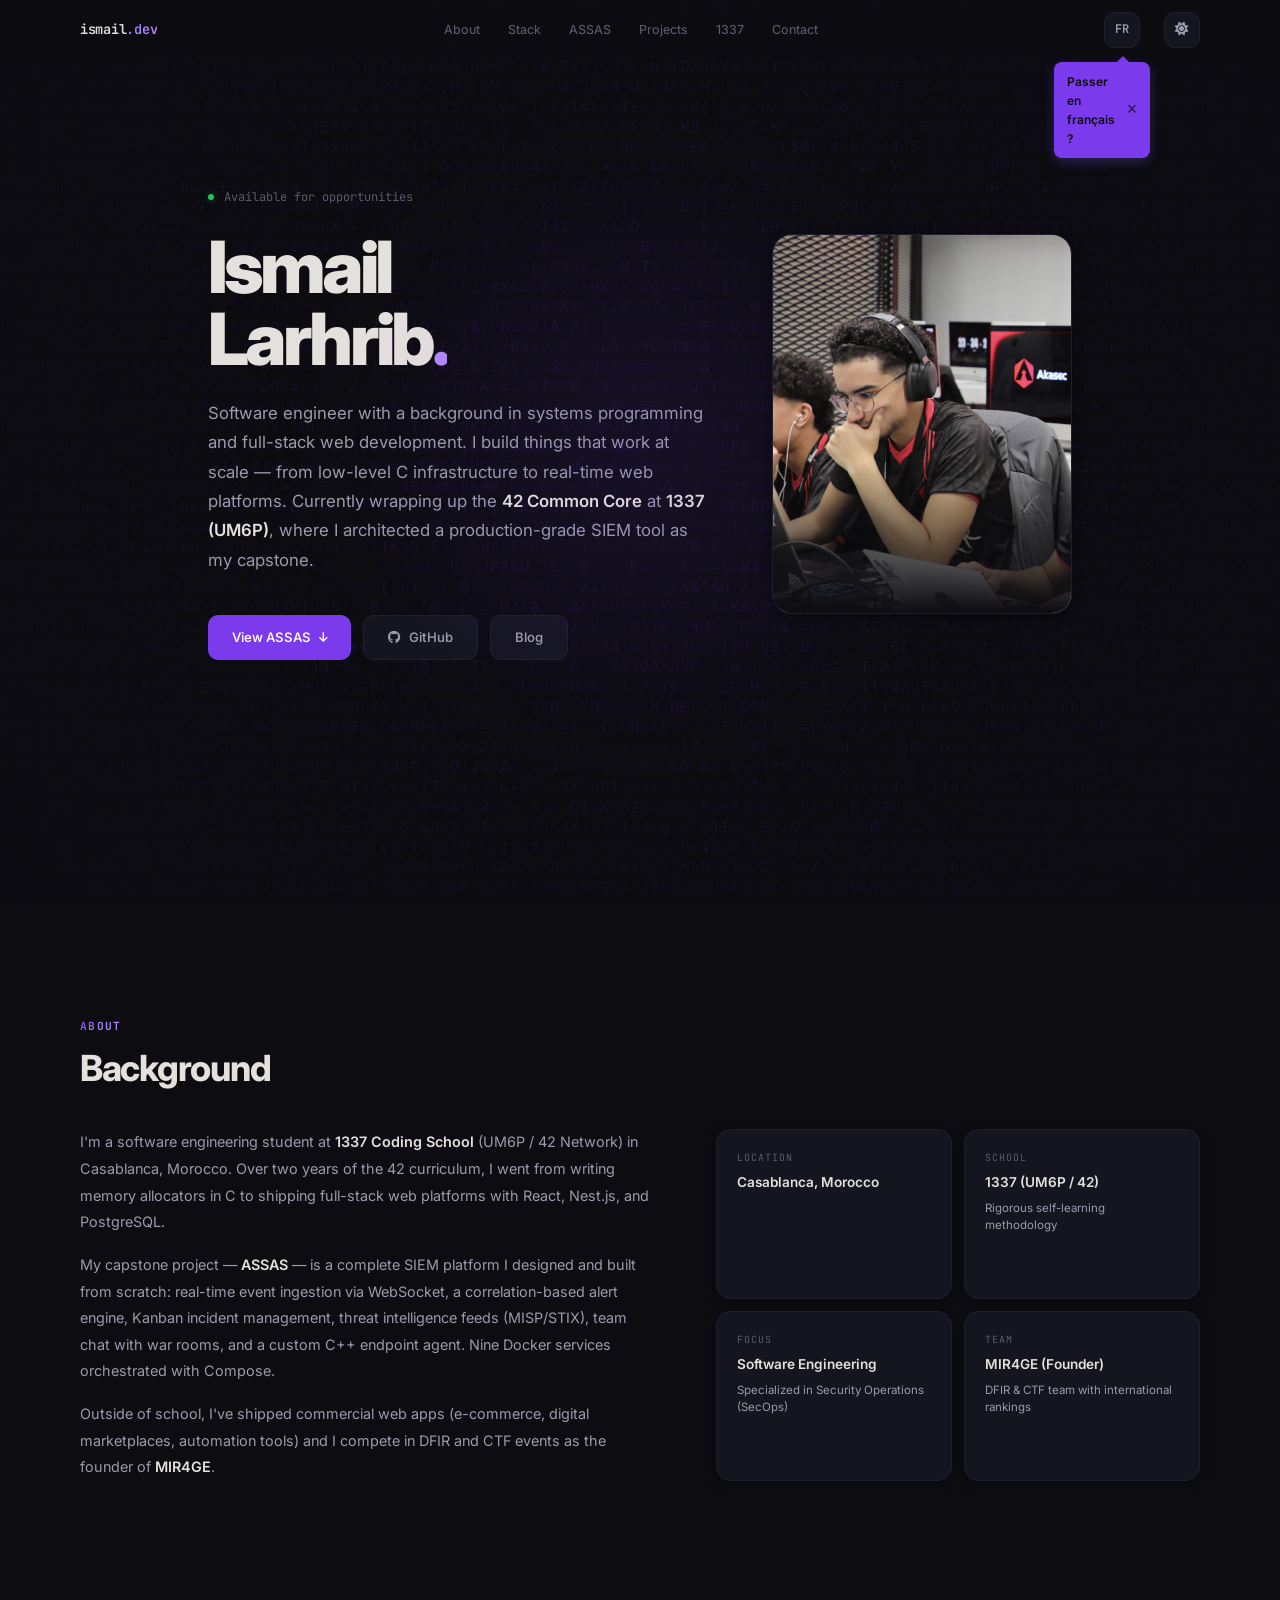
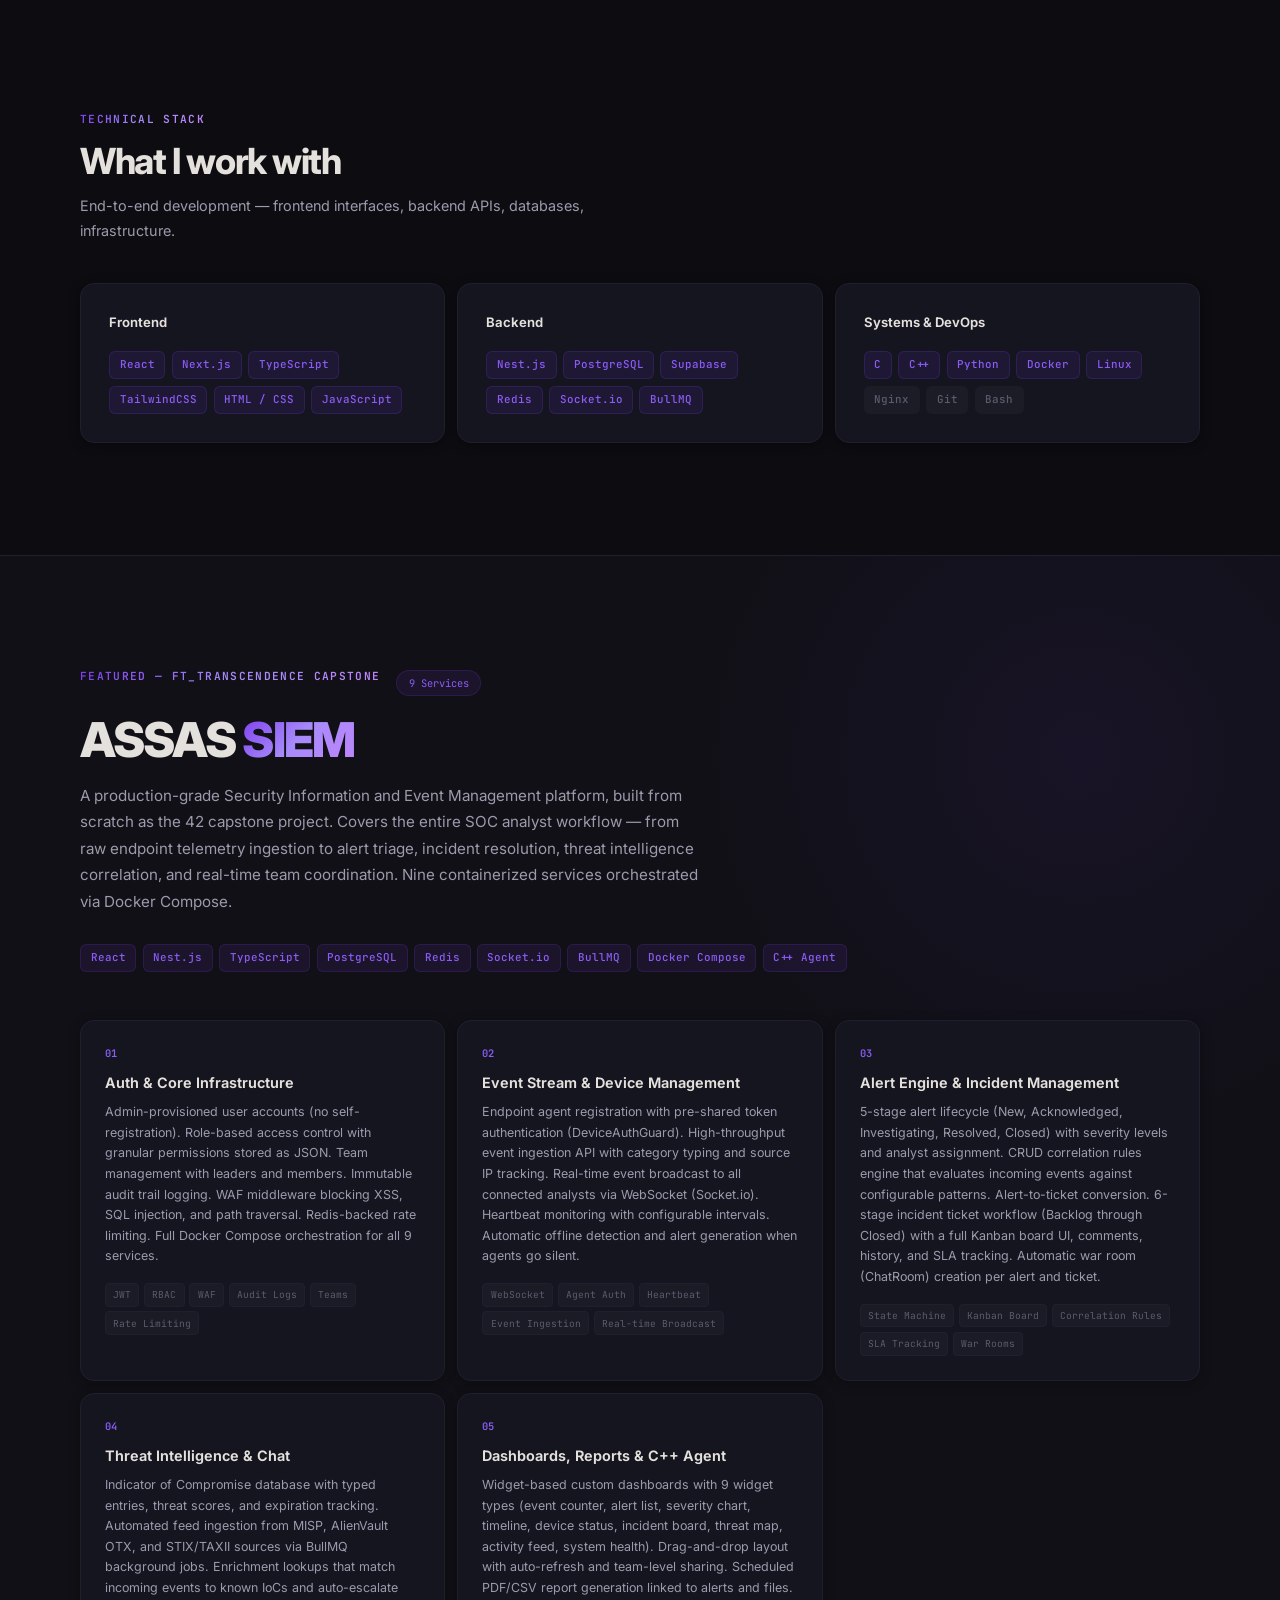
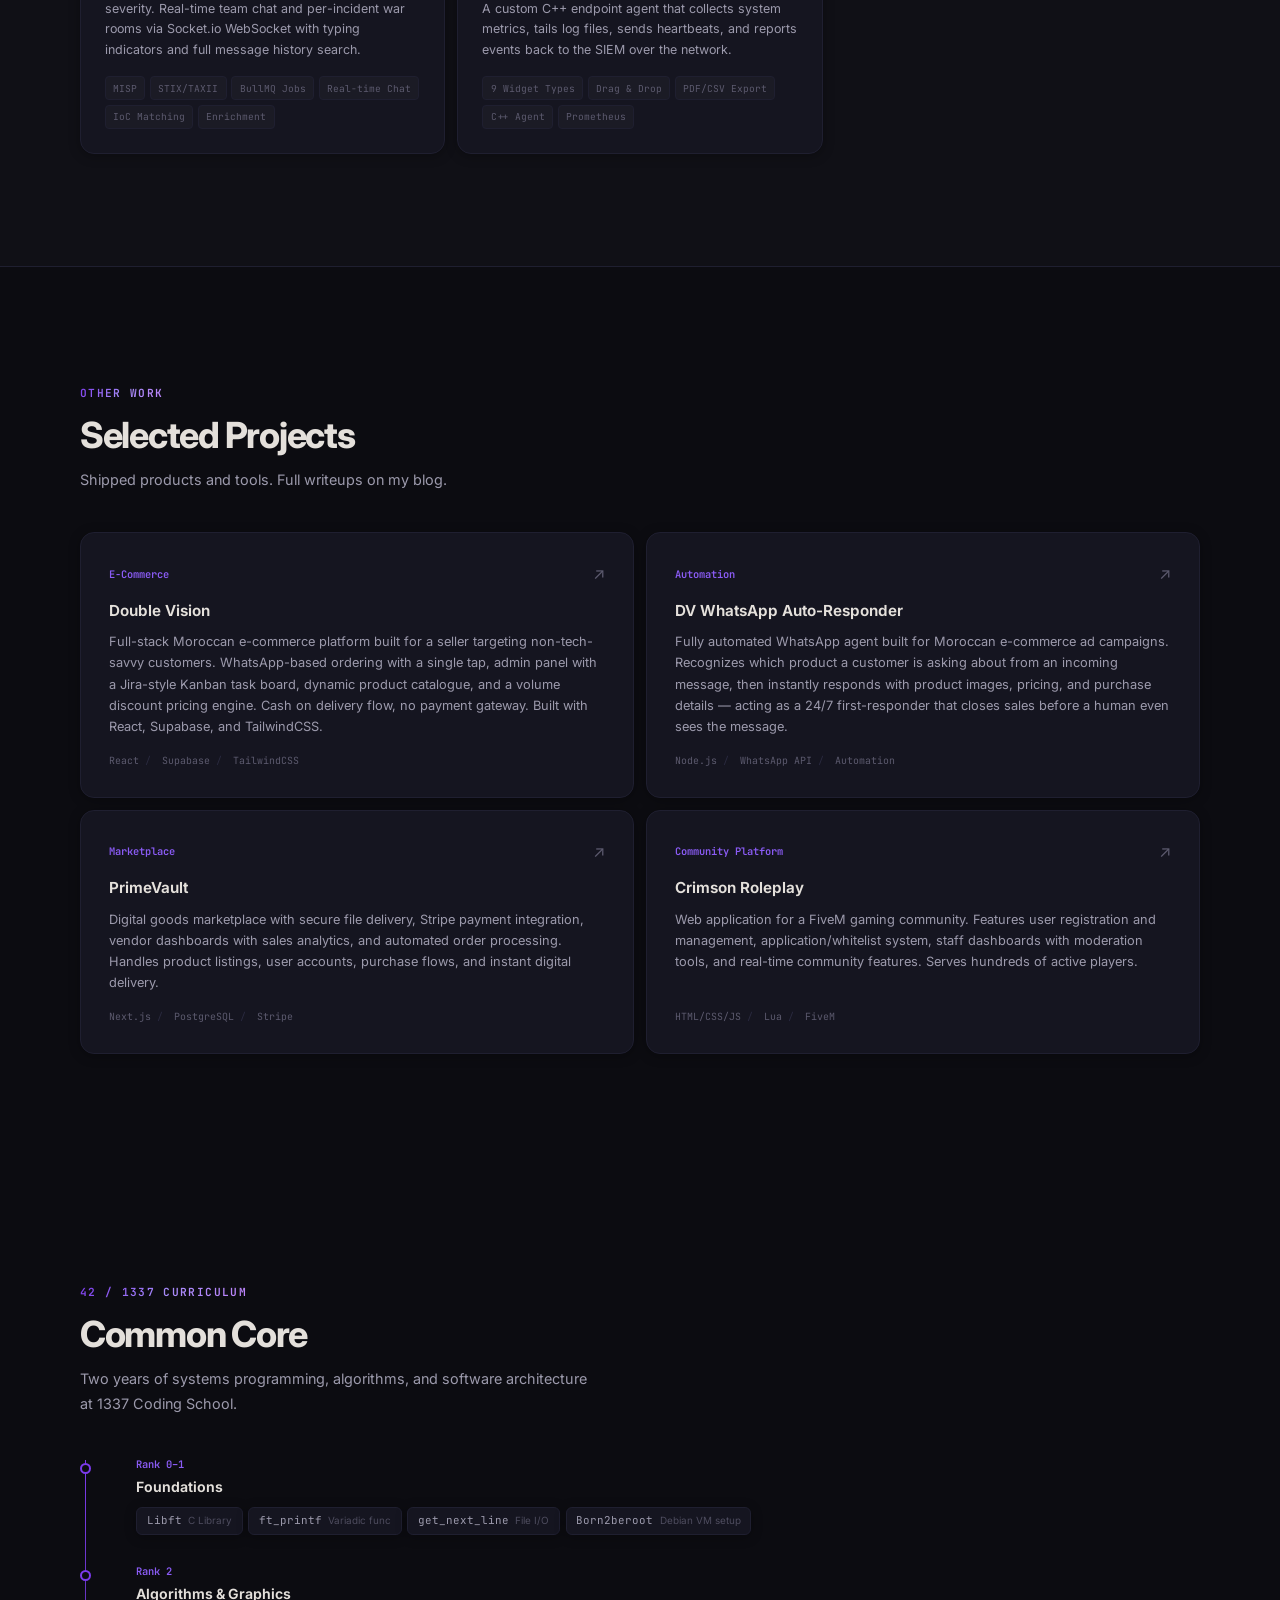
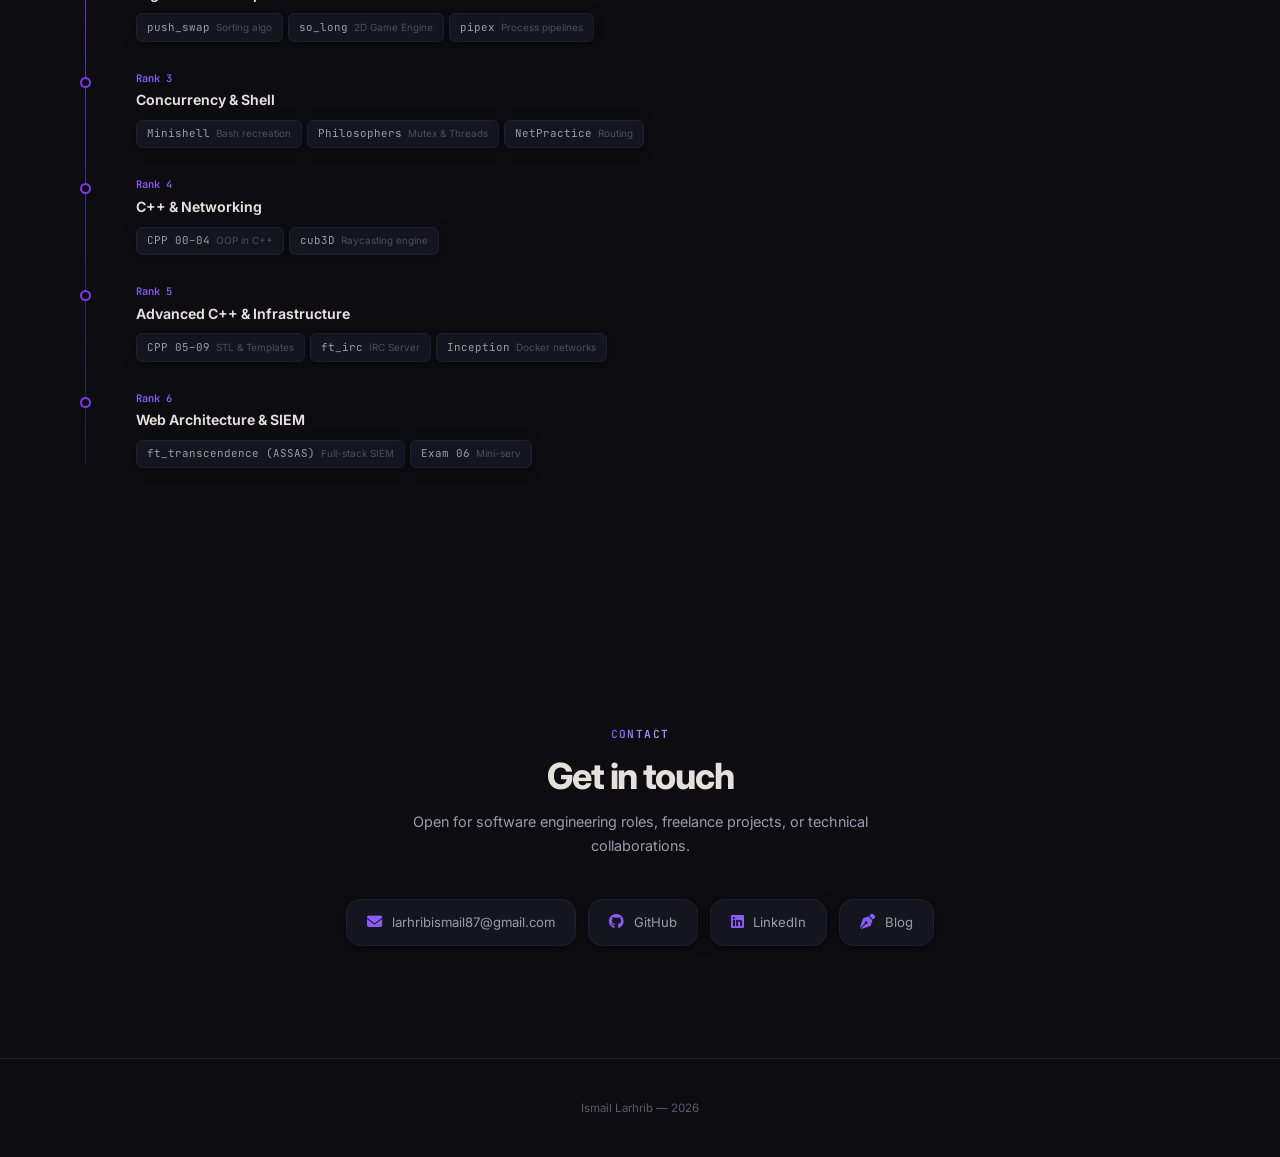
==== en.html @ 1d0f8dff "Fix broken HTML layout in French version and add lang popover" ====
<!DOCTYPE html>
<html lang="en" data-theme="dark">
<head>
    <meta charset="UTF-8">
    <meta name="viewport" content="width=device-width, initial-scale=1.0">
    <title>Ismail Larhrib — Software Engineer</title>
    <meta name="description" content="Ismail Larhrib — Software Engineer. React, Next.js, Nest.js, TypeScript, PostgreSQL. Builder of ASSAS, a production-grade SIEM platform. 1337 (UM6P/42 Network).">
    <meta name="author" content="Ismail Larhrib">
    <meta name="robots" content="index, follow">

    <meta property="og:type" content="website">
    <meta property="og:title" content="Ismail Larhrib — Software Engineer">
    <meta property="og:description" content="Software Engineer building production-grade web platforms. React, Nest.js, TypeScript, PostgreSQL.">
    <meta property="og:image" content="me.jpg">

    <link rel="preconnect" href="https://fonts.googleapis.com">
    <link rel="preconnect" href="https://fonts.gstatic.com" crossorigin>
    <link href="https://fonts.googleapis.com/css2?family=Inter:wght@300;400;450;500;550;600;650;700;750;800;850&family=JetBrains+Mono:wght@400;500;600&display=swap" rel="stylesheet">
    <link rel="stylesheet" href="https://cdnjs.cloudflare.com/ajax/libs/font-awesome/6.4.0/css/all.min.css" crossorigin="anonymous" referrerpolicy="no-referrer">
    <link rel="stylesheet" href="style.css">
</head>
<body>

    <!-- Glitch background -->
    <div id="glitch-bg">
        <canvas id="glitch-canvas"></canvas>
        <div class="glitch-vignette"></div>
    </div>

    <nav id="navbar">
        <div class="nav-inner">
            <a href="#hero" class="nav-logo">ismail<span>.dev</span></a>
            <div class="nav-links" id="nav-links">
                <a href="#about">About</a>
                <a href="#stack">Stack</a>
                <a href="#assas">ASSAS</a>
                <a href="#projects">Projects</a>
                <a href="#journey">1337</a>
                <a href="#contact">Contact</a>
            </div>
            <div class="nav-right">
                <div class="lang-popover" id="lang-popover">
                    <span>Passer en français ?</span>
                    <button class="close-popover" aria-label="Close">&times;</button>
                </div>
                <a href="index.html" class="lang-toggle" aria-label="Passer en français">FR</a>
                <button class="theme-toggle" id="theme-toggle" aria-label="Toggle theme">
                    <i class="fas fa-sun"></i>
                </button>
                <button class="nav-toggle" id="nav-toggle" aria-label="Menu">
                    <span></span><span></span><span></span>
                </button>
            </div>
        </div>
    </nav>

    <!-- ========== HERO ========== -->
    <section id="hero" class="hero">
        <div class="container">
            <div class="hero-grid">
                <div>
                    <div class="hero-overline">
                        <span class="dot"></span>
                        Available for opportunities
                    </div>
                    <h1>Ismail<br>Larhrib<span class="gradient">.</span></h1>
                    <p class="hero-desc">
                        Software engineer with a background in systems programming and full-stack web development.
                        I build things that work at scale — from low-level C infrastructure to real-time web platforms.
                        Currently wrapping up the <strong>42 Common Core</strong> at <strong>1337 (UM6P)</strong>,
                        where I architected a production-grade SIEM tool as my capstone.
                    </p>
                    <div class="hero-actions">
                        <a href="#assas" class="btn btn-accent">
                            View ASSAS
                            <i class="fas fa-arrow-down" style="font-size:0.7rem;"></i>
                        </a>
                        <a href="https://github.com/NotSphyynxx" target="_blank" class="btn btn-ghost">
                            <i class="fab fa-github"></i> GitHub
                        </a>
                        <a href="https://sphynx-blogs.vercel.app" target="_blank" class="btn btn-ghost">
                            Blog
                        </a>
                    </div>
                </div>
                <div class="hero-photo">
                    <img src="me.jpg" alt="Ismail Larhrib">
                </div>
            </div>
        </div>
    </section>

    <!-- ========== ABOUT ========== -->
    <section id="about">
        <div class="container">
            <span class="label">About</span>
            <h2 class="title">Background</h2>
            <div class="about-grid reveal">
                <div class="about-text">
                    <p>
                        I'm a software engineering student at <strong>1337 Coding School</strong> (UM6P / 42 Network)
                        in Casablanca, Morocco. Over two years of the 42 curriculum, I went from writing memory allocators
                        in C to shipping full-stack web platforms with React, Nest.js, and PostgreSQL.
                    </p>
                    <p>
                        My capstone project — <strong>ASSAS</strong> — is a complete SIEM platform I designed and built from
                        scratch: real-time event ingestion via WebSocket, a correlation-based alert engine, Kanban incident
                        management, threat intelligence feeds (MISP/STIX), team chat with war rooms, and a custom C++ endpoint agent.
                        Nine Docker services orchestrated with Compose.
                    </p>
                    <p>
                        Outside of school, I've shipped commercial web apps (e-commerce, digital marketplaces, automation tools)
                        and I compete in DFIR and CTF events as the founder of <strong>MIR4GE</strong>.
                    </p>
                </div>
                <div class="about-cards">
                    <div class="about-card">
                        <div class="about-card-label">Location</div>
                        <div class="about-card-val">Casablanca, Morocco</div>
                    </div>
                    <a href="https://1337.ma" target="_blank" class="about-card">
                        <div class="about-card-label">School</div>
                        <div class="about-card-val">1337 (UM6P / 42)</div>
                        <div class="about-card-desc">Rigorous self-learning methodology</div>
                    </a>
                    <div class="about-card">
                        <div class="about-card-label">Focus</div>
                        <div class="about-card-val">Software Engineering</div>
                        <div class="about-card-desc">Specialized in Security Operations (SecOps)</div>
                    </div>
                    <a href="mirage.html" class="about-card">
                        <div class="about-card-label">Team</div>
                        <div class="about-card-val">MIR4GE (Founder)</div>
                        <div class="about-card-desc">DFIR & CTF team with international rankings</div>
                    </a>
                </div>
            </div>
        </div>
    </section>

    <!-- ========== STACK ========== -->
    <section id="stack">
        <div class="container">
            <span class="label">Technical Stack</span>
            <h2 class="title">What I work with</h2>
            <p class="desc">End-to-end development — frontend interfaces, backend APIs, databases, infrastructure.</p>

            <div class="stack-row">
                <div class="stack-block reveal">
                    <h3>Frontend</h3>
                    <div class="tags">
                        <span class="tag">React</span>
                        <span class="tag">Next.js</span>
                        <span class="tag">TypeScript</span>
                        <span class="tag">TailwindCSS</span>
                        <span class="tag">HTML / CSS</span>
                        <span class="tag">JavaScript</span>
                    </div>
                </div>
                <div class="stack-block reveal reveal-delay-1">
                    <h3>Backend</h3>
                    <div class="tags">
                        <span class="tag">Nest.js</span>
                        <span class="tag">PostgreSQL</span>
                        <span class="tag">Supabase</span>
                        <span class="tag">Redis</span>
                        <span class="tag">Socket.io</span>
                        <span class="tag">BullMQ</span>
                    </div>
                </div>
                <div class="stack-block reveal reveal-delay-2">
                    <h3>Systems & DevOps</h3>
                    <div class="tags">
                        <span class="tag">C</span>
                        <span class="tag">C++</span>
                        <span class="tag">Python</span>
                        <span class="tag">Docker</span>
                        <span class="tag">Linux</span>
                        <span class="tag muted">Nginx</span>
                        <span class="tag muted">Git</span>
                        <span class="tag muted">Bash</span>
                    </div>
                </div>
            </div>
        </div>
    </section>

    <!-- ========== ASSAS SIEM ========== -->
    <section id="assas" class="featured">
        <div class="container">
            <div class="featured-head reveal">
                <div class="featured-top">
                    <span class="label">Featured — ft_transcendence Capstone</span>
                    <span class="featured-badge">9 Services</span>
                </div>
                <h2>ASSAS <span class="gradient">SIEM</span></h2>
                <p class="featured-desc">
                    A production-grade Security Information and Event Management platform, built from scratch
                    as the 42 capstone project. Covers the entire SOC analyst workflow — from raw endpoint
                    telemetry ingestion to alert triage, incident resolution, threat intelligence correlation,
                    and real-time team coordination. Nine containerized services orchestrated via Docker Compose.
                </p>
                <div class="featured-tags">
                    <span class="tag">React</span>
                    <span class="tag">Nest.js</span>
                    <span class="tag">TypeScript</span>
                    <span class="tag">PostgreSQL</span>
                    <span class="tag">Redis</span>
                    <span class="tag">Socket.io</span>
                    <span class="tag">BullMQ</span>
                    <span class="tag">Docker Compose</span>
                    <span class="tag">C++ Agent</span>
                </div>
            </div>

            <div class="modules">
                <div class="mod reveal">
                    <div class="mod-num">01</div>
                    <h4>Auth & Core Infrastructure</h4>
                    <p class="mod-desc">
                        Admin-provisioned user accounts (no self-registration). Role-based access control with granular
                        permissions stored as JSON. Team management with leaders and members. Immutable audit trail logging.
                        WAF middleware blocking XSS, SQL injection, and path traversal. Redis-backed rate limiting.
                        Full Docker Compose orchestration for all 9 services.
                    </p>
                    <div class="mod-chips">
                        <span class="mod-chip">JWT</span>
                        <span class="mod-chip">RBAC</span>
                        <span class="mod-chip">WAF</span>
                        <span class="mod-chip">Audit Logs</span>
                        <span class="mod-chip">Teams</span>
                        <span class="mod-chip">Rate Limiting</span>
                    </div>
                </div>

                <div class="mod reveal reveal-delay-1">
                    <div class="mod-num">02</div>
                    <h4>Event Stream & Device Management</h4>
                    <p class="mod-desc">
                        Endpoint agent registration with pre-shared token authentication (DeviceAuthGuard). High-throughput
                        event ingestion API with category typing and source IP tracking. Real-time event broadcast to all
                        connected analysts via WebSocket (Socket.io). Heartbeat monitoring with configurable intervals.
                        Automatic offline detection and alert generation when agents go silent.
                    </p>
                    <div class="mod-chips">
                        <span class="mod-chip">WebSocket</span>
                        <span class="mod-chip">Agent Auth</span>
                        <span class="mod-chip">Heartbeat</span>
                        <span class="mod-chip">Event Ingestion</span>
                        <span class="mod-chip">Real-time Broadcast</span>
                    </div>
                </div>

                <div class="mod reveal reveal-delay-2">
                    <div class="mod-num">03</div>
                    <h4>Alert Engine & Incident Management</h4>
                    <p class="mod-desc">
                        5-stage alert lifecycle (New, Acknowledged, Investigating, Resolved, Closed) with severity levels
                        and analyst assignment. CRUD correlation rules engine that evaluates incoming events against
                        configurable patterns. Alert-to-ticket conversion. 6-stage incident ticket workflow
                        (Backlog through Closed) with a full Kanban board UI, comments, history, and SLA tracking.
                        Automatic war room (ChatRoom) creation per alert and ticket.
                    </p>
                    <div class="mod-chips">
                        <span class="mod-chip">State Machine</span>
                        <span class="mod-chip">Kanban Board</span>
                        <span class="mod-chip">Correlation Rules</span>
                        <span class="mod-chip">SLA Tracking</span>
                        <span class="mod-chip">War Rooms</span>
                    </div>
                </div>

                <div class="mod reveal">
                    <div class="mod-num">04</div>
                    <h4>Threat Intelligence & Chat</h4>
                    <p class="mod-desc">
                        Indicator of Compromise database with typed entries, threat scores, and expiration tracking.
                        Automated feed ingestion from MISP, AlienVault OTX, and STIX/TAXII sources via BullMQ background
                        jobs. Enrichment lookups that match incoming events to known IoCs and auto-escalate severity.
                        Real-time team chat and per-incident war rooms via Socket.io WebSocket with typing indicators
                        and full message history search.
                    </p>
                    <div class="mod-chips">
                        <span class="mod-chip">MISP</span>
                        <span class="mod-chip">STIX/TAXII</span>
                        <span class="mod-chip">BullMQ Jobs</span>
                        <span class="mod-chip">Real-time Chat</span>
                        <span class="mod-chip">IoC Matching</span>
                        <span class="mod-chip">Enrichment</span>
                    </div>
                </div>

                <div class="mod reveal reveal-delay-1">
                    <div class="mod-num">05</div>
                    <h4>Dashboards, Reports & C++ Agent</h4>
                    <p class="mod-desc">
                        Widget-based custom dashboards with 9 widget types (event counter, alert list, severity chart,
                        timeline, device status, incident board, threat map, activity feed, system health). Drag-and-drop
                        layout with auto-refresh and team-level sharing. Scheduled PDF/CSV report generation linked to
                        alerts and files. A custom C++ endpoint agent that collects system metrics, tails log files,
                        sends heartbeats, and reports events back to the SIEM over the network.
                    </p>
                    <div class="mod-chips">
                        <span class="mod-chip">9 Widget Types</span>
                        <span class="mod-chip">Drag & Drop</span>
                        <span class="mod-chip">PDF/CSV Export</span>
                        <span class="mod-chip">C++ Agent</span>
                        <span class="mod-chip">Prometheus</span>
                    </div>
                </div>
            </div>
        </div>
    </section>

    <!-- ========== OTHER PROJECTS ========== -->
    <section id="projects">
        <div class="container">
            <span class="label">Other Work</span>
            <h2 class="title">Selected Projects</h2>
            <p class="desc">Shipped products and tools. Full writeups on my blog.</p>

            <div class="proj-grid">
                <a href="https://sphynx-blogs.vercel.app/posts/double-vision-ecommerce/" target="_blank" class="proj reveal">
                    <div class="proj-top">
                        <span class="proj-type">E-Commerce</span>
                        <span class="proj-arrow">&#8599;</span>
                    </div>
                    <h3>Double Vision</h3>
                    <p>
                        Full-stack Moroccan e-commerce platform built for a seller targeting non-tech-savvy customers.
                        WhatsApp-based ordering with a single tap, admin panel with a Jira-style Kanban task board,
                        dynamic product catalogue, and a volume discount pricing engine. Cash on delivery flow,
                        no payment gateway. Built with React, Supabase, and TailwindCSS.
                    </p>
                    <div class="proj-stack">
                        <span>React</span>
                        <span>Supabase</span>
                        <span>TailwindCSS</span>
                    </div>
                </a>

                <a href="https://sphynx-blogs.vercel.app/posts/doublevision-whatsapp-autoresponder/" target="_blank" class="proj reveal reveal-delay-1">
                    <div class="proj-top">
                        <span class="proj-type">Automation</span>
                        <span class="proj-arrow">&#8599;</span>
                    </div>
                    <h3>DV WhatsApp Auto-Responder</h3>
                    <p>
                        Fully automated WhatsApp agent built for Moroccan e-commerce ad campaigns.
                        Recognizes which product a customer is asking about from an incoming message,
                        then instantly responds with product images, pricing, and purchase details —
                        acting as a 24/7 first-responder that closes sales before a human even sees the message.
                    </p>
                    <div class="proj-stack">
                        <span>Node.js</span>
                        <span>WhatsApp API</span>
                        <span>Automation</span>
                    </div>
                </a>

                <a href="https://sphynx-blogs.vercel.app/posts/primevault-digital-marketplace/" target="_blank" class="proj reveal">
                    <div class="proj-top">
                        <span class="proj-type">Marketplace</span>
                        <span class="proj-arrow">&#8599;</span>
                    </div>
                    <h3>PrimeVault</h3>
                    <p>
                        Digital goods marketplace with secure file delivery, Stripe payment integration,
                        vendor dashboards with sales analytics, and automated order processing.
                        Handles product listings, user accounts, purchase flows, and instant digital delivery.
                    </p>
                    <div class="proj-stack">
                        <span>Next.js</span>
                        <span>PostgreSQL</span>
                        <span>Stripe</span>
                    </div>
                </a>

                <a href="https://sphynx-blogs.vercel.app/posts/crimson-roleplay-webapp/" target="_blank" class="proj reveal reveal-delay-1">
                    <div class="proj-top">
                        <span class="proj-type">Community Platform</span>
                        <span class="proj-arrow">&#8599;</span>
                    </div>
                    <h3>Crimson Roleplay</h3>
                    <p>
                        Web application for a FiveM gaming community. Features user registration and management,
                        application/whitelist system, staff dashboards with moderation tools, and real-time
                        community features. Serves hundreds of active players.
                    </p>
                    <div class="proj-stack">
                        <span>HTML/CSS/JS</span>
                        <span>Lua</span>
                        <span>FiveM</span>
                    </div>
                </a>
            </div>
        </div>
    </section>

    <!-- ========== 1337 JOURNEY ========== -->
    <section id="journey">
        <div class="container">
            <span class="label">42 / 1337 Curriculum</span>
            <h2 class="title">Common Core</h2>
            <p class="desc">Two years of systems programming, algorithms, and software architecture at 1337 Coding School.</p>

            <div class="timeline reveal">
                <div class="rank">
                    <div class="rank-num">Rank 0–1</div>
                    <div class="rank-name">Foundations</div>
                    <div class="rank-items">
                        <span class="rank-pill">Libft <span class="rank-sub">C Library</span></span>
                        <span class="rank-pill">ft_printf <span class="rank-sub">Variadic func</span></span>
                        <span class="rank-pill">get_next_line <span class="rank-sub">File I/O</span></span>
                        <span class="rank-pill">Born2beroot <span class="rank-sub">Debian VM setup</span></span>
                    </div>
                </div>

                <div class="rank">
                    <div class="rank-num">Rank 2</div>
                    <div class="rank-name">Algorithms & Graphics</div>
                    <div class="rank-items">
                        <span class="rank-pill">push_swap <span class="rank-sub">Sorting algo</span></span>
                        <span class="rank-pill">so_long <span class="rank-sub">2D Game Engine</span></span>
                        <span class="rank-pill">pipex <span class="rank-sub">Process pipelines</span></span>
                    </div>
                </div>

                <div class="rank">
                    <div class="rank-num">Rank 3</div>
                    <div class="rank-name">Concurrency & Shell</div>
                    <div class="rank-items">
                        <span class="rank-pill">Minishell <span class="rank-sub">Bash recreation</span></span>
                        <span class="rank-pill">Philosophers <span class="rank-sub">Mutex & Threads</span></span>
                        <span class="rank-pill">NetPractice <span class="rank-sub">Routing</span></span>
                    </div>
                </div>

                <div class="rank">
                    <div class="rank-num">Rank 4</div>
                    <div class="rank-name">C++ & Networking</div>
                    <div class="rank-items">
                        <span class="rank-pill">CPP 00–04 <span class="rank-sub">OOP in C++</span></span>
                        <span class="rank-pill">cub3D <span class="rank-sub">Raycasting engine</span></span>
                    </div>
                </div>

                <div class="rank">
                    <div class="rank-num">Rank 5</div>
                    <div class="rank-name">Advanced C++ & Infrastructure</div>
                    <div class="rank-items">
                        <span class="rank-pill">CPP 05–09 <span class="rank-sub">STL & Templates</span></span>
                        <span class="rank-pill">ft_irc <span class="rank-sub">IRC Server</span></span>
                        <span class="rank-pill">Inception <span class="rank-sub">Docker networks</span></span>
                    </div>
                </div>

                <div class="rank">
                    <div class="rank-num">Rank 6</div>
                    <div class="rank-name">Web Architecture & SIEM</div>
                    <div class="rank-items">
                        <span class="rank-pill">ft_transcendence (ASSAS) <span class="rank-sub">Full-stack SIEM</span></span>
                        <span class="rank-pill">Exam 06 <span class="rank-sub">Mini-serv</span></span>
                    </div>
                </div>
            </div>
        </div>
    </section>

    <!-- ========== CONTACT ========== -->
    <section id="contact">
        <div class="container contact-wrap">
            <span class="label">Contact</span>
            <h2 class="title">Get in touch</h2>
            <p class="desc">Open for software engineering roles, freelance projects, or technical collaborations.</p>
            <div class="contact-row reveal">
                <a href="mailto:larhribismail87@gmail.com" class="contact-item">
                    <i class="fas fa-envelope"></i> larhribismail87@gmail.com
                </a>
                <a href="https://github.com/NotSphyynxx" target="_blank" class="contact-item">
                    <i class="fab fa-github"></i> GitHub
                </a>
                <a href="https://www.linkedin.com/in/ismail-larhrib-b5291932a" target="_blank" class="contact-item">
                    <i class="fab fa-linkedin"></i> LinkedIn
                </a>
                <a href="https://sphynx-blogs.vercel.app" target="_blank" class="contact-item">
                    <i class="fas fa-pen-nib"></i> Blog
                </a>
            </div>
        </div>
    </section>

    <footer>
        <p>Ismail Larhrib — 2026</p>
    </footer>

    <script src="script.js"></script>
</body>
</html>
---- style.css ----
/* ===== RESET ===== */
*, *::before, *::after { margin: 0; padding: 0; box-sizing: border-box; }

/* ===== THEME TOKENS ===== */
:root {
    --font: 'Inter', -apple-system, system-ui, sans-serif;
    --mono: 'JetBrains Mono', monospace;
    --max: 1120px;
    --radius: 14px;
    --transition: 0.2s ease;

    /* Accent — shared across both themes */
    --accent: #7c3aed;
    --accent-2: #8b5cf6;
    --accent-soft: rgba(124, 58, 237, 0.1);
    --accent-glow: rgba(124, 58, 237, 0.25);
    --accent-border: rgba(124, 58, 237, 0.18);
    --gradient: linear-gradient(135deg, #7c3aed, #a78bfa, #c084fc);
}

/* --- DARK (default) --- */
[data-theme="dark"] {
    --bg:         #0c0c11;
    --bg-2:       #101016;
    --surface:    #151520;
    --surface-h:  #1b1b28;
    --border:     #1f1f30;
    --border-h:   #2a2a40;
    --text:       #e4e0db;
    --text-2:     #9c9aac;
    --text-3:     #5c5a6e;
    --shadow:     0 2px 12px rgba(0,0,0,0.3);
    --nav-bg:     rgba(12, 12, 17, 0.75);
}

/* --- LIGHT --- */
[data-theme="light"] {
    --bg:         #f4efe8;
    --bg-2:       #efe9e1;
    --surface:    #faf7f3;
    --surface-h:  #f0ece6;
    --border:     #ddd7ce;
    --border-h:   #c8c1b7;
    --text:       #1c1917;
    --text-2:     #57534e;
    --text-3:     #a8a29e;
    --shadow:     0 2px 12px rgba(0,0,0,0.06);
    --nav-bg:     rgba(244, 239, 232, 0.8);

    --accent: #6d28d9;
    --accent-2: #7c3aed;
    --accent-soft: rgba(109, 40, 217, 0.08);
    --accent-glow: rgba(109, 40, 217, 0.15);
    --accent-border: rgba(109, 40, 217, 0.12);
}

/* ===== BASE ===== */
html { scroll-behavior: smooth; -webkit-font-smoothing: antialiased; }

body {
    font-family: var(--font);
    background: var(--bg);
    color: var(--text);
    line-height: 1.6;
    overflow-x: hidden;
    transition: background 0.35s ease, color 0.35s ease;
}

a { color: inherit; text-decoration: none; }
img { display: block; max-width: 100%; }

::-webkit-scrollbar { width: 5px; }
::-webkit-scrollbar-track { background: var(--bg); }
::-webkit-scrollbar-thumb { background: var(--border); border-radius: 10px; }

/* Glitch canvas background */
#glitch-bg {
    position: fixed;
    inset: 0;
    z-index: 0;
    pointer-events: none;
    overflow: hidden;
}

#glitch-canvas {
    display: block;
    width: 100%;
    height: 100%;
}

[data-theme="dark"] #glitch-bg { opacity: 0.12; }
[data-theme="light"] #glitch-bg { opacity: 0.08; }

.glitch-vignette {
    position: absolute;
    inset: 0;
    pointer-events: none;
}

[data-theme="dark"] .glitch-vignette {
    background: radial-gradient(circle, rgba(12,12,17,0) 40%, rgba(12,12,17,1) 100%);
}
[data-theme="light"] .glitch-vignette {
    background: radial-gradient(circle, rgba(244,239,232,0) 40%, rgba(244,239,232,1) 100%);
}

/* Everything else above the canvas */
nav, section, footer { position: relative; z-index: 1; }


/* ===== NAV ===== */
nav {
    position: fixed;
    top: 0; left: 0; right: 0;
    z-index: 100;
    padding: 0 2rem;
    background: var(--nav-bg);
    backdrop-filter: blur(24px);
    -webkit-backdrop-filter: blur(24px);
    border-bottom: 1px solid transparent;
    transition: border-color 0.4s, background 0.35s;
}
nav.scrolled { border-bottom-color: var(--border); }

.nav-inner {
    max-width: var(--max);
    margin: 0 auto;
    display: flex;
    align-items: center;
    justify-content: space-between;
    height: 60px;
}

.nav-logo {
    font-family: var(--mono);
    font-size: 0.85rem;
    font-weight: 600;
    letter-spacing: -0.02em;
}
.nav-logo span {
    background: var(--gradient);
    -webkit-background-clip: text;
    -webkit-text-fill-color: transparent;
}

.nav-right { display: flex; align-items: center; gap: 1.5rem; position: relative; }
.nav-links { display: flex; gap: 1.75rem; }
.nav-links a {
    font-size: 0.78rem;
    color: var(--text-3);
    transition: color var(--transition);
    font-weight: 450;
}
.nav-links a:hover { color: var(--text); }

/* Theme & Lang toggle */
.theme-toggle, .lang-toggle {
    width: 36px;
    height: 36px;
    border-radius: 10px;
    border: 1px solid var(--border);
    background: var(--surface);
    color: var(--text-2);
    cursor: pointer;
    display: flex;
    align-items: center;
    justify-content: center;
    font-size: 0.85rem;
    transition: all var(--transition);
    text-decoration: none;
}
.lang-toggle {
    font-family: var(--mono);
    font-size: 0.75rem;
    font-weight: 600;
}
.theme-toggle:hover, .lang-toggle:hover {
    border-color: var(--border-h);
    color: var(--text);
    transform: translateY(-1px);
}

.lang-popover {
    position: absolute;
    top: 50px;
    right: 50px; /* Aligned roughly below the lang button */
    background: var(--accent);
    color: var(--bg);
    padding: 0.6rem 0.8rem;
    border-radius: 8px;
    font-size: 0.75rem;
    font-weight: 600;
    display: flex;
    align-items: center;
    gap: 0.75rem;
    box-shadow: 0 4px 12px rgba(108, 92, 231, 0.3);
    animation: popIn 0.4s cubic-bezier(0.175, 0.885, 0.32, 1.275) forwards;
    z-index: 200;
}
.lang-popover::before {
    content: '';
    position: absolute;
    top: -4px;
    right: 22px;
    width: 10px;
    height: 10px;
    background: var(--accent);
    transform: rotate(45deg);
}
.lang-popover button {
    background: none;
    border: none;
    color: var(--bg);
    font-size: 1.1rem;
    cursor: pointer;
    line-height: 1;
    opacity: 0.8;
    transition: opacity 0.2s;
    padding: 0;
}
.lang-popover button:hover { opacity: 1; }
.lang-popover.hidden { display: none; }

@keyframes popIn {
    from { opacity: 0; transform: translateY(-10px) scale(0.9); }
    to { opacity: 1; transform: translateY(0) scale(1); }
}

.nav-toggle { display: none; background: none; border: none; cursor: pointer; padding: 4px; }
.nav-toggle span { display: block; width: 18px; height: 1.5px; background: var(--text-2); margin: 4px 0; transition: 0.3s; }

/* ===== SHARED ===== */
section { padding: 7rem 2rem; }
.container { max-width: var(--max); margin: 0 auto; }

.label {
    font-family: var(--mono);
    font-size: 0.7rem;
    text-transform: uppercase;
    letter-spacing: 0.12em;
    background: var(--gradient);
    -webkit-background-clip: text;
    -webkit-text-fill-color: transparent;
    font-weight: 600;
    margin-bottom: 0.75rem;
    display: inline-block;
}

.title {
    font-size: 2.25rem;
    font-weight: 750;
    letter-spacing: -0.035em;
    line-height: 1.15;
    margin-bottom: 0.75rem;
}

.desc {
    color: var(--text-2);
    font-size: 0.9rem;
    max-width: 520px;
    line-height: 1.7;
}

.tag {
    font-family: var(--mono);
    font-size: 0.68rem;
    padding: 0.28rem 0.6rem;
    border-radius: 6px;
    background: var(--accent-soft);
    color: var(--accent-2);
    font-weight: 500;
    border: 1px solid var(--accent-border);
    transition: background var(--transition), border-color var(--transition);
}
.tag.muted {
    background: rgba(128,128,128,0.06);
    color: var(--text-3);
    border-color: transparent;
}

/* ===== HERO ===== */
.hero {
    min-height: 100vh;
    display: flex;
    align-items: center;
    padding-top: 60px;
    position: relative;
}
.hero::before {
    content: '';
    position: absolute;
    width: 600px; height: 600px;
    border-radius: 50%;
    background: radial-gradient(circle, var(--accent-glow) 0%, transparent 70%);
    top: 50%; left: 50%;
    transform: translate(-50%, -50%);
    pointer-events: none;
    opacity: 0.4;
}

.hero-grid {
    display: grid;
    grid-template-columns: 1fr 300px;
    gap: 4rem;
    align-items: center;
}

.hero-overline {
    font-family: var(--mono);
    font-size: 0.75rem;
    color: var(--text-3);
    margin-bottom: 1.5rem;
    display: flex;
    align-items: center;
    gap: 0.6rem;
}
.hero-overline .dot {
    width: 6px; height: 6px;
    border-radius: 50%;
    background: #22c55e;
    box-shadow: 0 0 8px rgba(34,197,94,0.4);
    animation: pulse 2.5s ease-in-out infinite;
}
@keyframes pulse { 0%,100%{opacity:1} 50%{opacity:0.3} }

.hero h1 {
    font-size: clamp(3rem, 6vw, 4.5rem);
    font-weight: 850;
    letter-spacing: -0.05em;
    line-height: 1.0;
    margin-bottom: 1.5rem;
}
.hero h1 .gradient {
    background: var(--gradient);
    -webkit-background-clip: text;
    -webkit-text-fill-color: transparent;
}

.hero-desc {
    color: var(--text-2);
    font-size: 1.05rem;
    line-height: 1.75;
    max-width: 500px;
    margin-bottom: 2.5rem;
}
.hero-desc strong { color: var(--text); font-weight: 600; }

.hero-actions { display: flex; gap: 0.75rem; flex-wrap: wrap; }

.btn {
    display: inline-flex;
    align-items: center;
    gap: 0.5rem;
    padding: 0.7rem 1.5rem;
    border-radius: 10px;
    font-size: 0.82rem;
    font-weight: 550;
    transition: all 0.25s;
    cursor: pointer;
    border: none;
    font-family: var(--font);
}
.btn-accent {
    background: var(--accent);
    color: #fff;
}
.btn-accent:hover {
    background: var(--accent-2);
    transform: translateY(-2px);
    box-shadow: 0 8px 30px var(--accent-glow);
}
.btn-ghost {
    background: var(--surface);
    color: var(--text-2);
    border: 1px solid var(--border);
}
.btn-ghost:hover {
    border-color: var(--border-h);
    color: var(--text);
    transform: translateY(-2px);
}

.hero-photo {
    width: 300px; height: 380px;
    border-radius: 20px;
    overflow: hidden;
    position: relative;
    border: 1px solid var(--border);
    box-shadow: var(--shadow);
    transition: border-color var(--transition);
}
.hero-photo::after {
    content: '';
    position: absolute;
    inset: 0;
    background: linear-gradient(180deg, transparent 60%, var(--bg));
    pointer-events: none;
}
.hero-photo img {
    width: 100%; height: 100%;
    object-fit: cover;
    object-position: right top;
    filter: saturate(0.85);
    transition: filter 0.5s;
}
.hero-photo:hover img { filter: saturate(1); }

/* ===== ABOUT ===== */
.about-grid {
    display: grid;
    grid-template-columns: 1.2fr 1fr;
    gap: 3.5rem;
    margin-top: 2.5rem;
}

.about-text {
    color: var(--text-2);
    font-size: 0.9rem;
    line-height: 1.85;
}
.about-text p + p { margin-top: 1rem; }
.about-text strong { color: var(--text); font-weight: 600; }

.about-cards {
    display: grid;
    grid-template-columns: 1fr 1fr;
    gap: 0.75rem;
}
.about-card {
    padding: 1.25rem;
    border-radius: var(--radius);
    background: var(--surface);
    border: 1px solid var(--border);
    box-shadow: var(--shadow);
    transition: border-color var(--transition), transform var(--transition), background 0.35s;
}
.about-card:hover { border-color: var(--border-h); transform: translateY(-2px); }

.about-card-label {
    font-family: var(--mono);
    font-size: 0.62rem;
    color: var(--text-3);
    text-transform: uppercase;
    letter-spacing: 0.1em;
    margin-bottom: 0.35rem;
}
.about-card-val { font-size: 0.85rem; font-weight: 600; }
.about-card-desc {
    color: var(--text-2);
    font-size: 0.72rem;
    line-height: 1.5;
    margin-top: 0.4rem;
}

/* ===== STACK ===== */
.stack-row {
    display: grid;
    grid-template-columns: repeat(3, 1fr);
    gap: 0.75rem;
    margin-top: 2.5rem;
}

.stack-block {
    padding: 1.75rem;
    border-radius: var(--radius);
    background: var(--surface);
    border: 1px solid var(--border);
    box-shadow: var(--shadow);
    transition: all 0.25s;
    position: relative;
    overflow: hidden;
}
.stack-block::before {
    content: '';
    position: absolute;
    top: 0; left: 0; right: 0;
    height: 2px;
    background: var(--gradient);
    opacity: 0;
    transition: opacity 0.3s;
}
.stack-block:hover { border-color: var(--border-h); transform: translateY(-3px); }
.stack-block:hover::before { opacity: 1; }

.stack-block h3 {
    font-size: 0.82rem;
    font-weight: 650;
    margin-bottom: 1.1rem;
}

.tags { display: flex; flex-wrap: wrap; gap: 0.4rem; }

/* ===== FEATURED (ASSAS) ===== */
.featured {
    background: var(--bg-2);
    border-top: 1px solid var(--border);
    border-bottom: 1px solid var(--border);
    position: relative;
    overflow: hidden;
    transition: background 0.35s;
}
.featured::before {
    content: '';
    position: absolute;
    width: 800px; height: 800px;
    border-radius: 50%;
    background: radial-gradient(circle, var(--accent-glow) 0%, transparent 70%);
    top: -200px; right: -200px;
    pointer-events: none;
    opacity: 0.3;
}

.featured-head { margin-bottom: 3rem; }

.featured-top {
    display: flex;
    align-items: center;
    gap: 1rem;
    margin-bottom: 1rem;
}

.featured-badge {
    font-family: var(--mono);
    font-size: 0.65rem;
    padding: 0.25rem 0.7rem;
    border-radius: 20px;
    background: var(--accent-soft);
    color: var(--accent-2);
    border: 1px solid var(--accent-border);
}

.featured h2 {
    font-size: 3rem;
    font-weight: 850;
    letter-spacing: -0.04em;
    line-height: 1.1;
    margin-bottom: 1rem;
}
.featured h2 .gradient {
    background: var(--gradient);
    -webkit-background-clip: text;
    -webkit-text-fill-color: transparent;
}

.featured-desc {
    color: var(--text-2);
    font-size: 0.95rem;
    max-width: 620px;
    line-height: 1.75;
    margin-bottom: 1.75rem;
}

.featured-tags { display: flex; flex-wrap: wrap; gap: 0.4rem; }

/* Modules */
.modules {
    display: grid;
    grid-template-columns: repeat(auto-fill, minmax(330px, 1fr));
    gap: 0.75rem;
}

.mod {
    padding: 1.5rem;
    border-radius: var(--radius);
    background: var(--surface);
    border: 1px solid var(--border);
    box-shadow: var(--shadow);
    transition: all 0.25s;
    position: relative;
    overflow: hidden;
}
.mod::before {
    content: '';
    position: absolute;
    top: 0; left: 0; right: 0;
    height: 2px;
    background: var(--gradient);
    opacity: 0;
    transition: opacity 0.3s;
    border-radius: var(--radius) var(--radius) 0 0;
}
.mod:hover { border-color: var(--border-h); transform: translateY(-3px); }
.mod:hover::before { opacity: 1; }

.mod-num {
    font-family: var(--mono);
    font-size: 0.65rem;
    color: var(--accent-2);
    margin-bottom: 0.6rem;
    font-weight: 600;
}
.mod h4 { font-size: 0.9rem; font-weight: 650; margin-bottom: 0.5rem; }
.mod-desc {
    color: var(--text-2);
    font-size: 0.78rem;
    line-height: 1.65;
    margin-bottom: 1rem;
}
.mod-chips { display: flex; flex-wrap: wrap; gap: 0.3rem; }
.mod-chip {
    font-family: var(--mono);
    font-size: 0.6rem;
    padding: 0.2rem 0.45rem;
    border-radius: 4px;
    background: rgba(128,128,128,0.05);
    color: var(--text-3);
    border: 1px solid var(--border);
    transition: border-color var(--transition);
}

/* ===== PROJECTS ===== */
.proj-grid {
    display: grid;
    grid-template-columns: repeat(2, 1fr);
    gap: 0.75rem;
    margin-top: 2.5rem;
}

.proj {
    padding: 1.75rem;
    border-radius: var(--radius);
    background: var(--surface);
    border: 1px solid var(--border);
    box-shadow: var(--shadow);
    transition: all 0.25s;
    display: flex;
    flex-direction: column;
}
.proj:hover { border-color: var(--border-h); transform: translateY(-3px); }

.proj-top {
    display: flex;
    align-items: center;
    justify-content: space-between;
    margin-bottom: 0.75rem;
}
.proj-type {
    font-family: var(--mono);
    font-size: 0.65rem;
    color: var(--accent-2);
    font-weight: 600;
}
.proj-arrow {
    color: var(--text-3);
    font-size: 1rem;
    transition: all 0.2s;
}
.proj:hover .proj-arrow { color: var(--accent); transform: translate(3px, -3px); }

.proj h3 { font-size: 0.95rem; font-weight: 650; margin-bottom: 0.5rem; }
.proj p {
    color: var(--text-2);
    font-size: 0.8rem;
    line-height: 1.65;
    flex: 1;
    margin-bottom: 1rem;
}

.proj-stack { display: flex; gap: 0.35rem; flex-wrap: wrap; }
.proj-stack span {
    font-family: var(--mono);
    font-size: 0.62rem;
    color: var(--text-3);
}
.proj-stack span + span::before {
    content: '/ ';
    color: var(--border-h);
    margin-right: 0.35rem;
}

/* ===== 1337 TIMELINE ===== */
.timeline {
    margin-top: 2.5rem;
    position: relative;
    padding-left: 2.5rem;
}
.timeline::before {
    content: '';
    position: absolute;
    left: 5px; top: 4px; bottom: 4px;
    width: 1px;
    background: linear-gradient(180deg, var(--accent) 0%, var(--border) 100%);
}

.rank {
    position: relative;
    margin-bottom: 1.75rem;
    padding-left: 1rem;
}
.rank::before {
    content: '';
    position: absolute;
    left: -2.5rem; top: 7px;
    width: 11px; height: 11px;
    border-radius: 50%;
    border: 2px solid var(--accent);
    background: var(--bg);
    transition: background 0.35s;
}

.rank-num {
    font-family: var(--mono);
    font-size: 0.65rem;
    color: var(--accent-2);
    font-weight: 600;
    margin-bottom: 0.2rem;
}
.rank-name { font-size: 0.88rem; font-weight: 650; margin-bottom: 0.5rem; }
.rank-items { display: flex; flex-wrap: wrap; gap: 0.35rem; }
.rank-pill {
    font-family: var(--mono);
    font-size: 0.68rem;
    padding: 0.28rem 0.6rem;
    border-radius: 6px;
    background: var(--surface);
    border: 1px solid var(--border);
    color: var(--text-2);
    box-shadow: var(--shadow);
    transition: border-color var(--transition), background 0.35s;
    display: inline-flex;
    align-items: center;
    gap: 0.4rem;
}
.rank-pill:hover { border-color: var(--border-h); }
.rank-sub {
    font-family: var(--font);
    font-size: 0.62rem;
    color: var(--text-3);
    opacity: 0.8;
}

/* ===== CONTACT ===== */
.contact-wrap { text-align: center; }
.contact-wrap .desc { margin: 0 auto 2.5rem; text-align: center; }

.contact-row {
    display: flex;
    justify-content: center;
    gap: 0.75rem;
    flex-wrap: wrap;
}

.contact-item {
    display: flex;
    align-items: center;
    gap: 0.6rem;
    padding: 0.75rem 1.25rem;
    border-radius: var(--radius);
    background: var(--surface);
    border: 1px solid var(--border);
    box-shadow: var(--shadow);
    transition: all 0.25s;
    font-size: 0.82rem;
    color: var(--text-2);
}
.contact-item:hover {
    border-color: var(--border-h);
    color: var(--text);
    transform: translateY(-2px);
}
.contact-item i { color: var(--accent-2); font-size: 0.95rem; }

/* ===== FOOTER ===== */
footer {
    padding: 2.5rem 2rem;
    text-align: center;
    border-top: 1px solid var(--border);
    transition: border-color 0.35s;
}
footer p { font-size: 0.72rem; color: var(--text-3); }

/* ===== ANIMATIONS ===== */
.reveal {
    opacity: 0;
    transform: translateY(24px);
    transition: opacity 0.6s cubic-bezier(0.16,1,0.3,1), transform 0.6s cubic-bezier(0.16,1,0.3,1);
}
.reveal.vis { opacity: 1; transform: none; }
.reveal-delay-1 { transition-delay: 0.08s; }
.reveal-delay-2 { transition-delay: 0.16s; }

/* ===== RESPONSIVE ===== */
@media (max-width: 900px) {
    .hero-grid { grid-template-columns: 1fr; gap: 2.5rem; }
    .hero-photo { width: 220px; height: 280px; order: -1; }
    .about-grid { grid-template-columns: 1fr; }
    .stack-row { grid-template-columns: 1fr 1fr; }
    .proj-grid { grid-template-columns: 1fr; }
    .modules { grid-template-columns: 1fr; }
}

@media (max-width: 600px) {
    section { padding: 4.5rem 1.25rem; }
    nav { padding: 0 1.25rem; }
    .nav-links {
        display: none;
        position: fixed;
        inset: 60px 0 0;
        background: var(--nav-bg);
        flex-direction: column;
        align-items: center;
        justify-content: center;
        gap: 2rem;
        backdrop-filter: blur(24px);
    }
    .nav-links.open { display: flex; }
    .nav-links a { font-size: 1rem; }
    .nav-toggle { display: block; }
    .stack-row { grid-template-columns: 1fr; }
    .about-cards { grid-template-columns: 1fr; }
    .hero h1 { font-size: 2.5rem; }
    .featured h2 { font-size: 2rem; }
    .title { font-size: 1.75rem; }
}
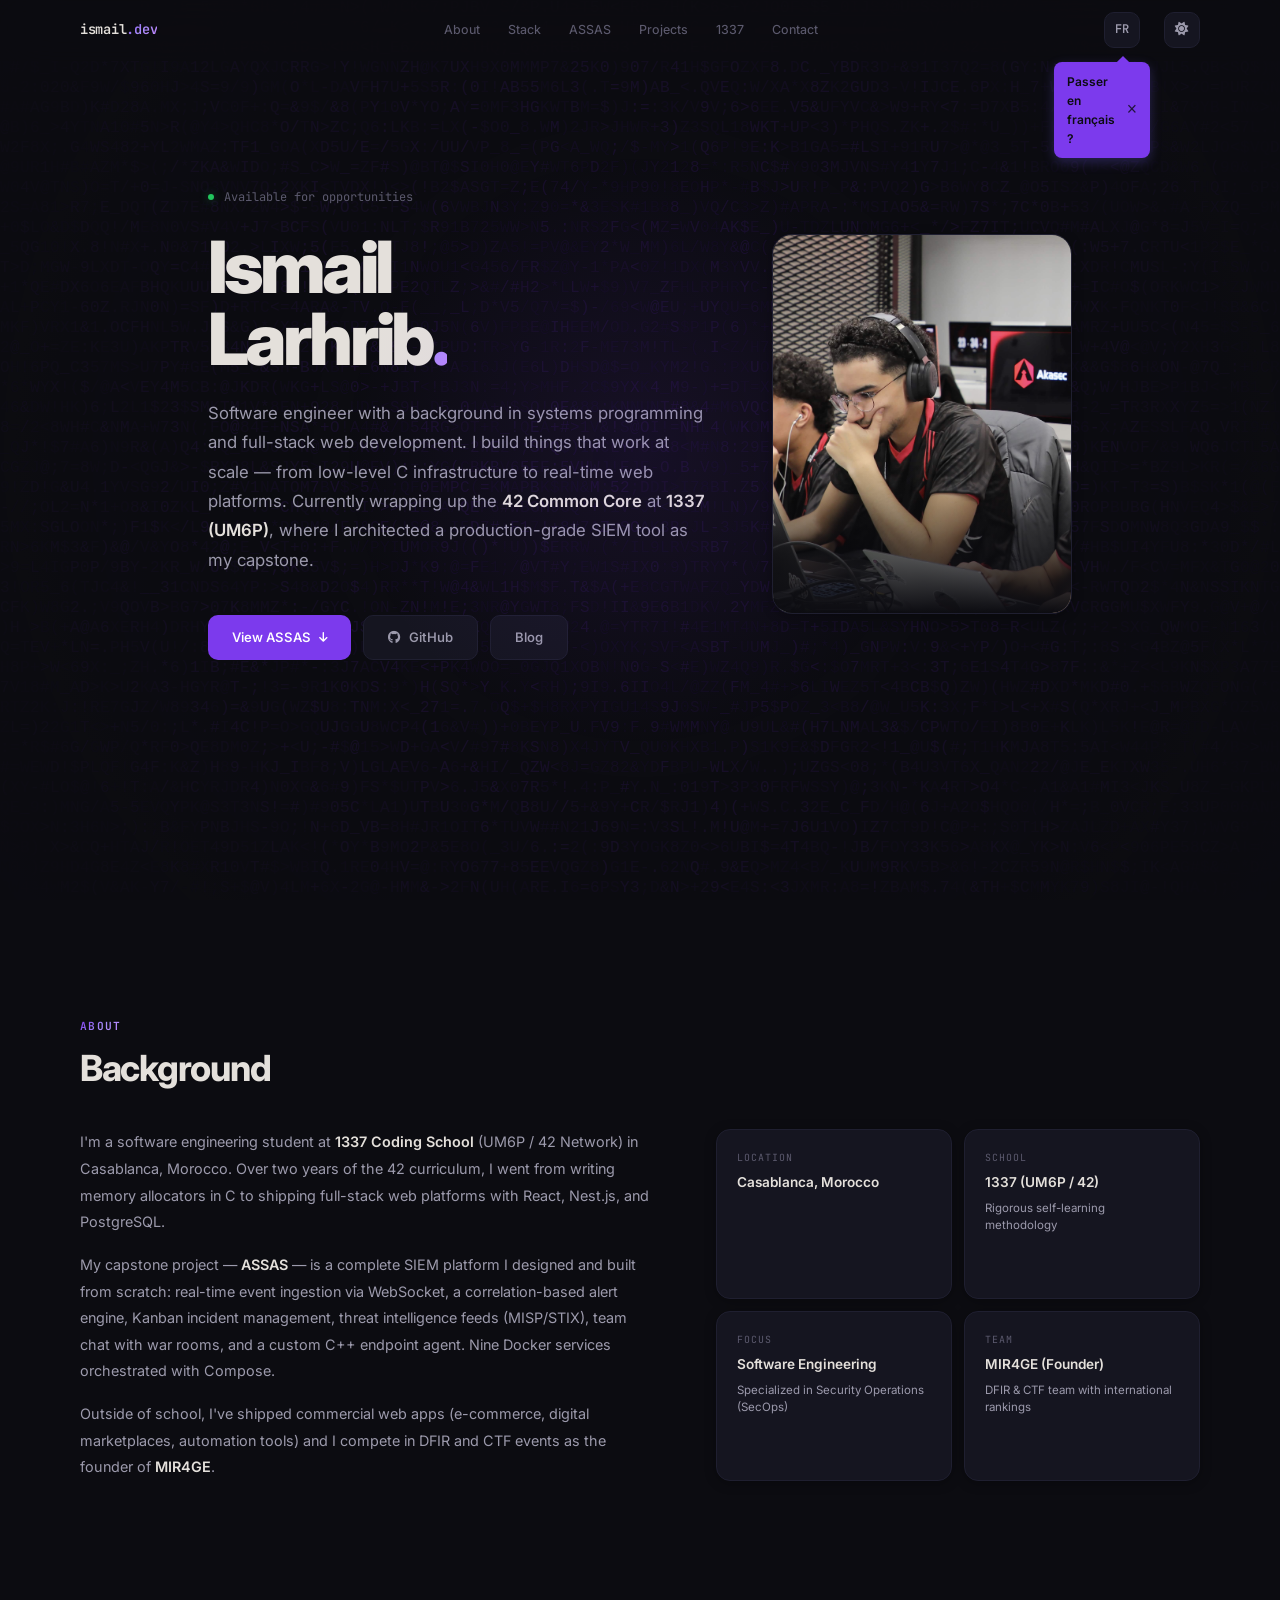
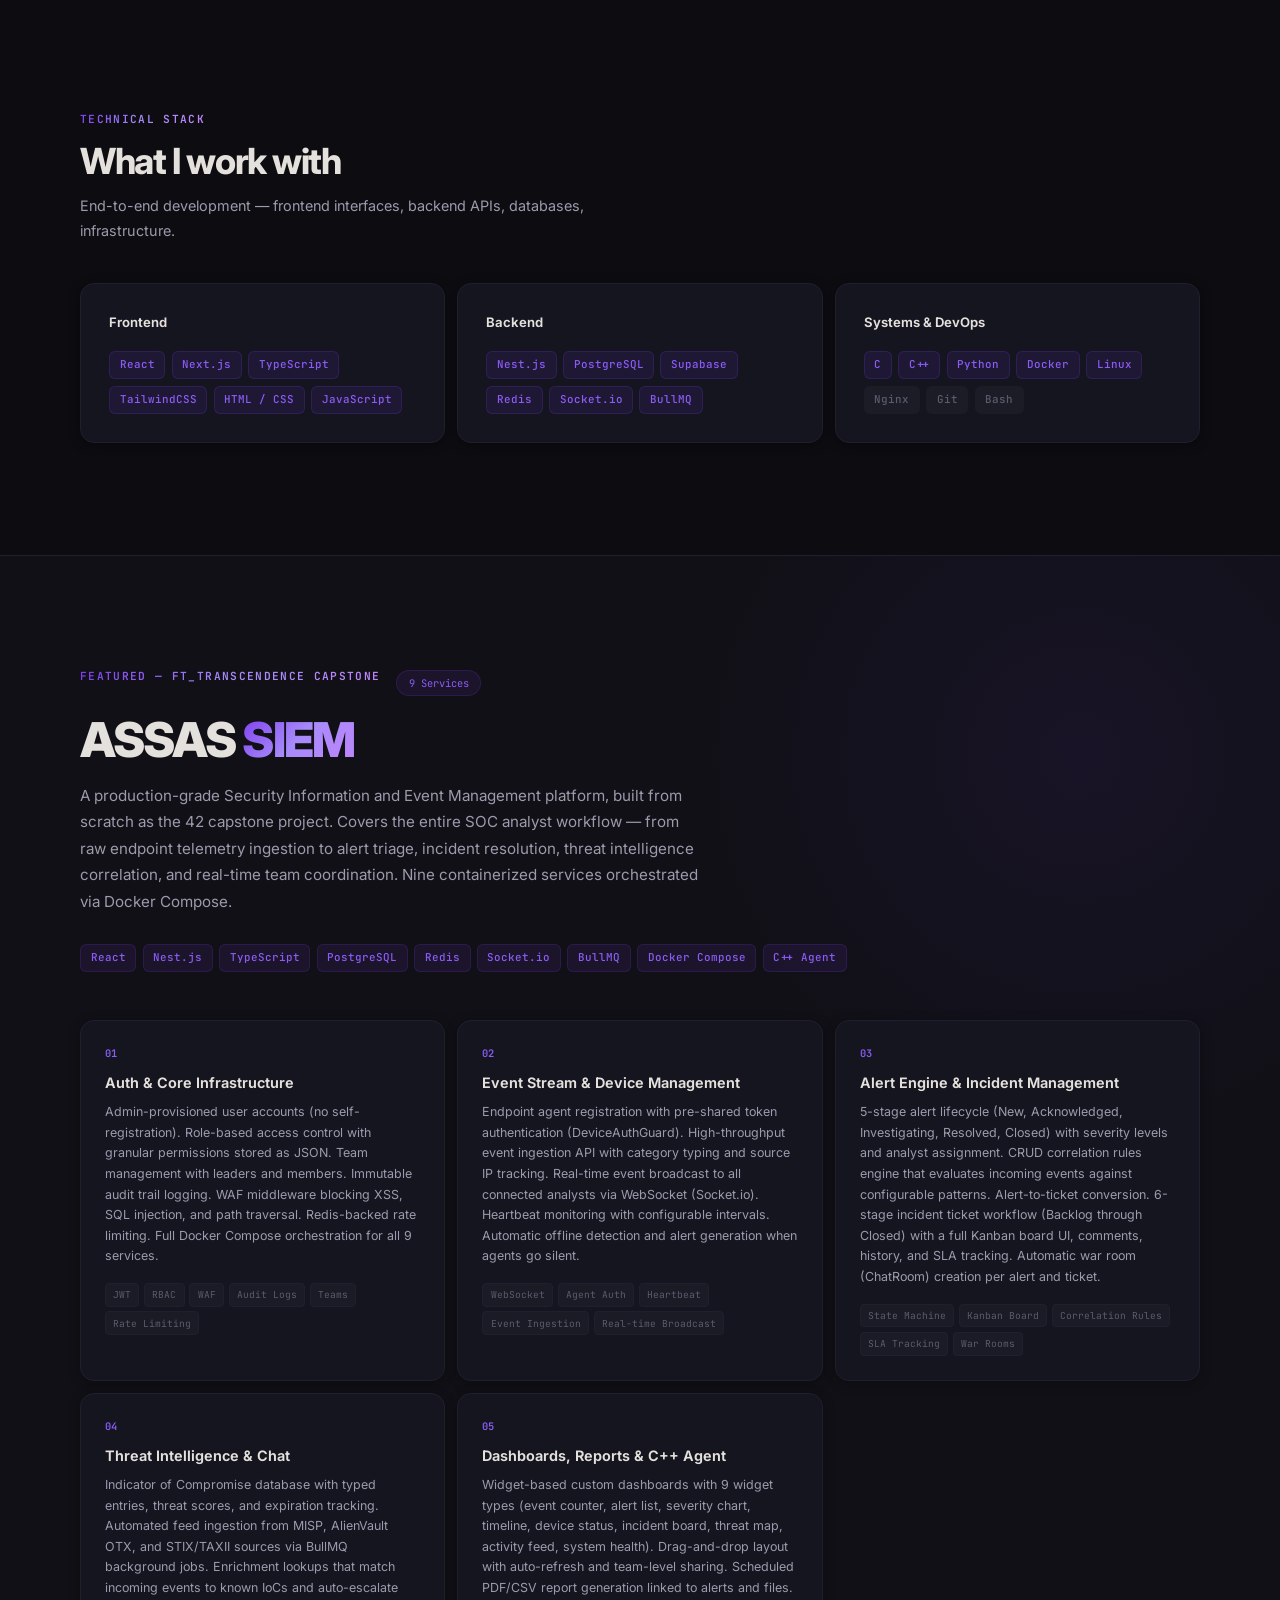
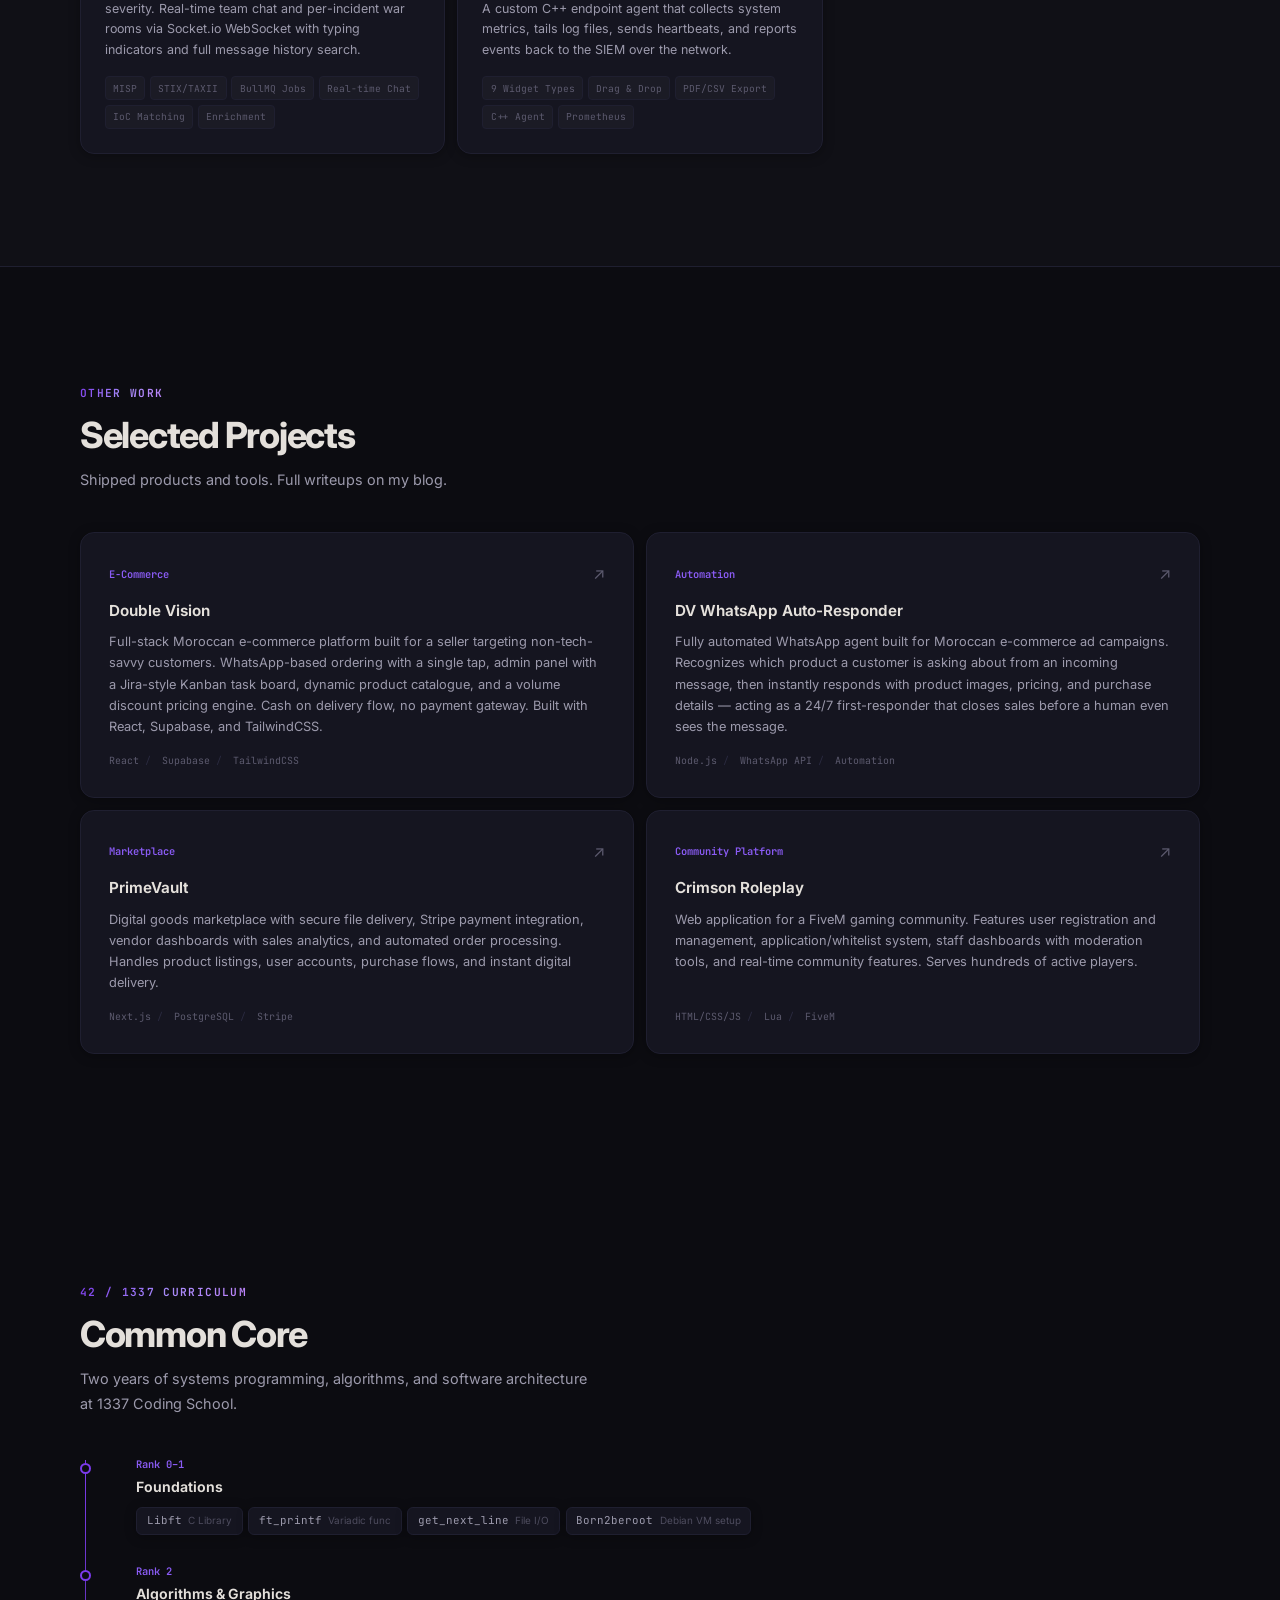
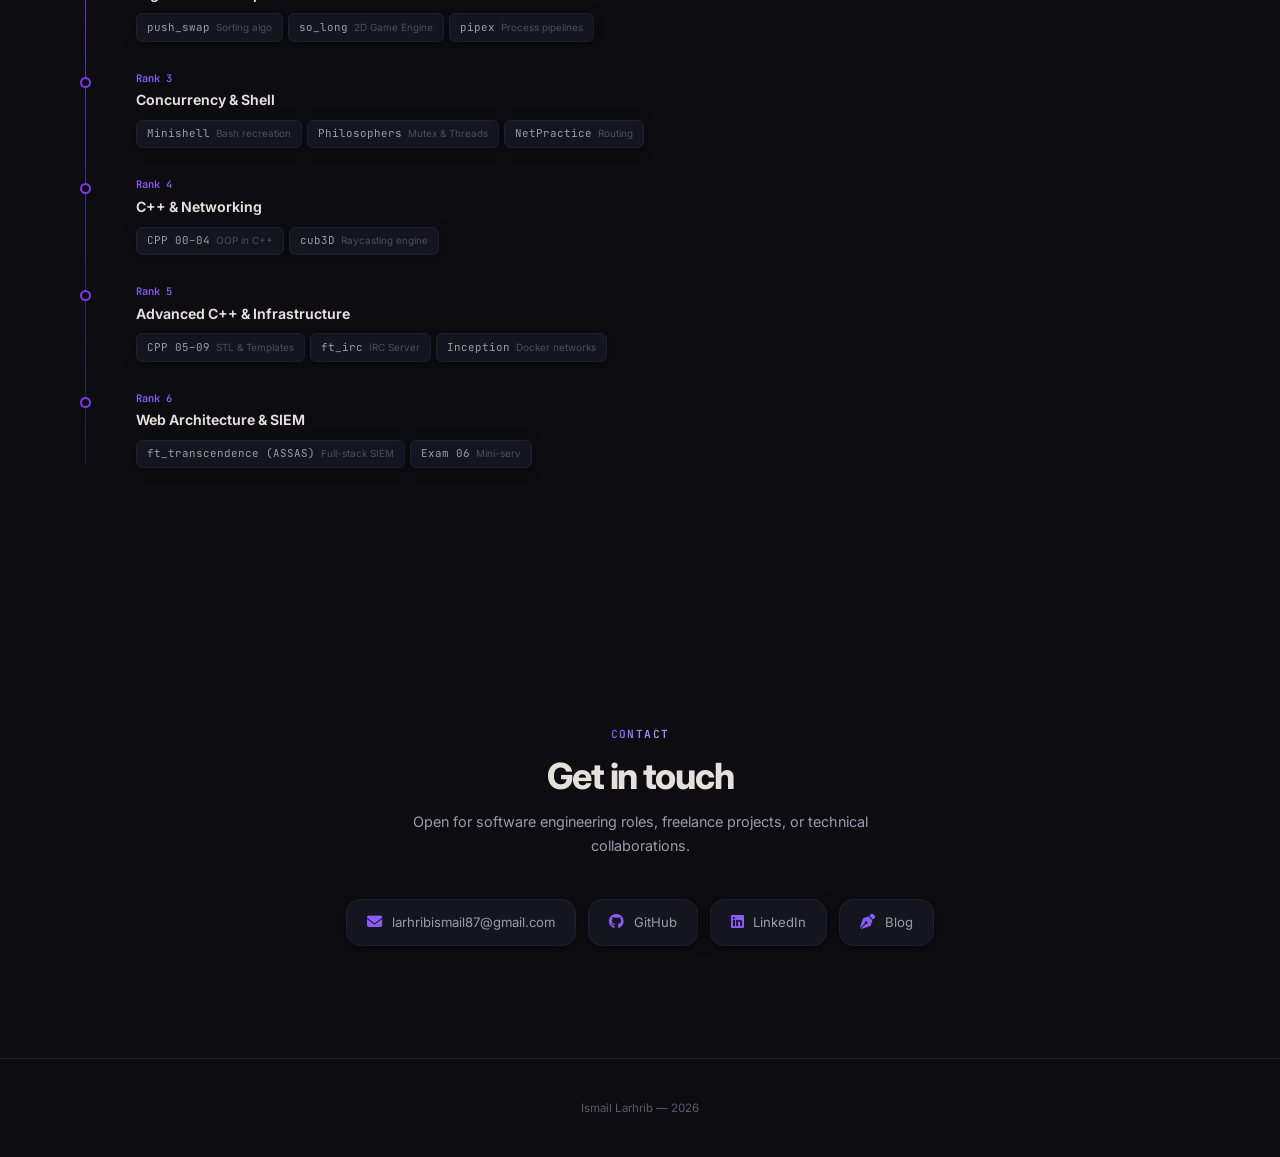
==== commit 40ef7e5a: "Enable clean URLs in Vercel and remove .html from hrefs" ====
--- a/en.html
+++ b/en.html
@@ -43,7 +43,7 @@
                     <span>Passer en français ?</span>
                     <button class="close-popover" aria-label="Close">&times;</button>
                 </div>
-                <a href="index.html" class="lang-toggle" aria-label="Passer en français">FR</a>
+                <a href="/" class="lang-toggle" aria-label="Passer en français">FR</a>
                 <button class="theme-toggle" id="theme-toggle" aria-label="Toggle theme">
                     <i class="fas fa-sun"></i>
                 </button>
@@ -128,7 +128,7 @@
                         <div class="about-card-val">Software Engineering</div>
                         <div class="about-card-desc">Specialized in Security Operations (SecOps)</div>
                     </div>
-                    <a href="mirage.html" class="about-card">
+                    <a href="/mirage" class="about-card">
                         <div class="about-card-label">Team</div>
                         <div class="about-card-val">MIR4GE (Founder)</div>
                         <div class="about-card-desc">DFIR & CTF team with international rankings</div>
